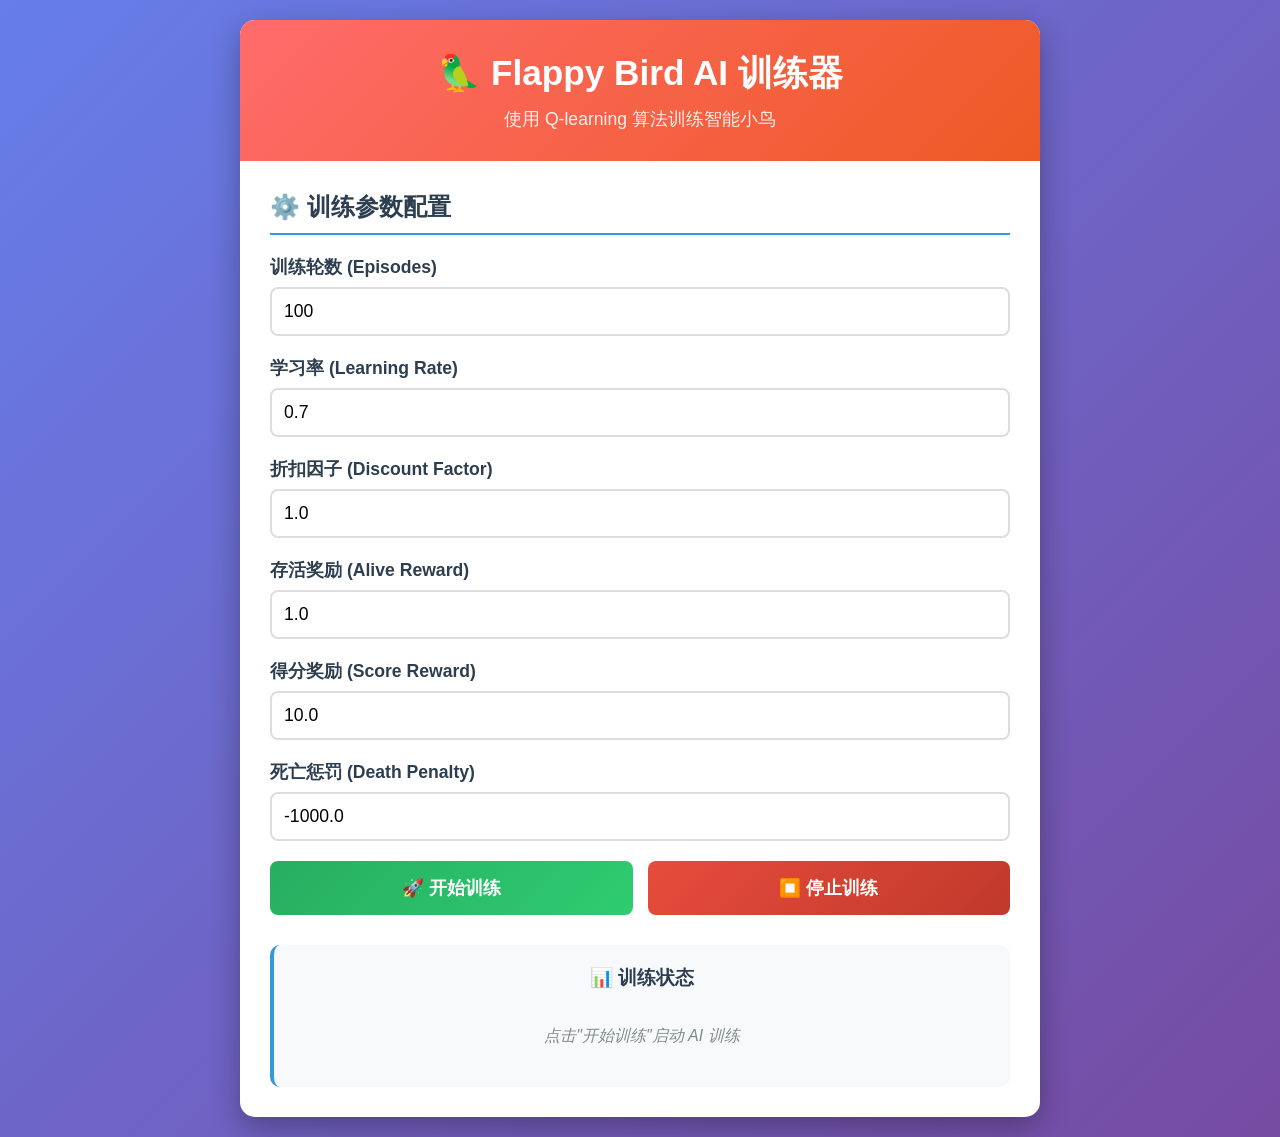
==== web/templates/index.html @ 5fa89c90 "newbranch" ====
<!DOCTYPE html>
<html lang="zh-CN">
<head>
    <meta charset="UTF-8">
    <meta name="viewport" content="width=device-width, initial-scale=1.0">
    <title>Flappy Bird AI 训练器</title>
    <style>
        * {
            margin: 0;
            padding: 0;
            box-sizing: border-box;
        }
        
        body {
            font-family: 'Segoe UI', Tahoma, Geneva, Verdana, sans-serif;
            background: linear-gradient(135deg, #667eea 0%, #764ba2 100%);
            min-height: 100vh;
            padding: 20px;
        }
        
        .container {
            max-width: 800px;
            margin: 0 auto;
            background: white;
            border-radius: 15px;
            box-shadow: 0 10px 30px rgba(0,0,0,0.3);
            overflow: hidden;
        }
        
        header {
            background: linear-gradient(135deg, #ff6b6b 0%, #ee5a24 100%);
            color: white;
            padding: 30px;
            text-align: center;
        }
        
        header h1 {
            font-size: 2.2rem;
            margin-bottom: 10px;
        }
        
        header p {
            opacity: 0.9;
            font-size: 1.1rem;
        }
        
        .content {
            padding: 30px;
        }
        
        .form-section {
            margin-bottom: 30px;
        }
        
        .form-section h2 {
            color: #2c3e50;
            margin-bottom: 20px;
            padding-bottom: 10px;
            border-bottom: 2px solid #3498db;
        }
        
        .form-group {
            margin-bottom: 20px;
        }
        
        label {
            display: block;
            margin-bottom: 8px;
            font-weight: bold;
            color: #2c3e50;
            font-size: 1.1rem;
        }
        
        input[type="number"] {
            width: 100%;
            padding: 12px;
            border: 2px solid #ddd;
            border-radius: 8px;
            font-size: 1.1rem;
            transition: border-color 0.3s;
        }
        
        input[type="number"]:focus {
            outline: none;
            border-color: #3498db;
        }
        
        .button-group {
            display: flex;
            gap: 15px;
            margin-top: 20px;
        }
        
        button {
            flex: 1;
            padding: 15px;
            border: none;
            border-radius: 8px;
            font-size: 1.1rem;
            font-weight: bold;
            cursor: pointer;
            transition: all 0.3s;
        }
        
        .btn-start {
            background: linear-gradient(135deg, #27ae60 0%, #2ecc71 100%);
            color: white;
        }
        
        .btn-start:hover {
            background: linear-gradient(135deg, #219653 0%, #27ae60 100%);
            transform: translateY(-2px);
        }
        
        .btn-stop {
            background: linear-gradient(135deg, #e74c3c 0%, #c0392b 100%);
            color: white;
        }
        
        .btn-stop:hover {
            background: linear-gradient(135deg, #c0392b 0%, #a93226 100%);
            transform: translateY(-2px);
        }
        
        .status-section {
            margin-top: 30px;
            padding: 20px;
            background: #f8f9fa;
            border-radius: 10px;
            border-left: 4px solid #3498db;
        }
        
        .status-section h3 {
            color: #2c3e50;
            margin-bottom: 15px;
            text-align: center;
        }
        
        .progress-container {
            margin: 20px 0;
        }
        
        .progress-label {
            display: flex;
            justify-content: space-between;
            margin-bottom: 8px;
            font-weight: bold;
            color: #2c3e50;
        }
        
        .progress-bar {
            height: 25px;
            background: #ecf0f1;
            border-radius: 12px;
            overflow: hidden;
            box-shadow: inset 0 1px 3px rgba(0,0,0,0.2);
        }
        
        .progress-fill {
            height: 100%;
            background: linear-gradient(90deg, #3498db, #2980b9);
            border-radius: 12px;
            transition: width 0.5s ease;
            width: 0%;
        }
        
        .stats-grid {
            display: grid;
            grid-template-columns: repeat(auto-fit, minmax(150px, 1fr));
            gap: 15px;
            margin-top: 20px;
        }
        
        .stat-card {
            background: white;
            padding: 15px;
            border-radius: 8px;
            text-align: center;
            box-shadow: 0 2px 5px rgba(0,0,0,0.1);
        }
        
        .stat-value {
            font-size: 1.8rem;
            font-weight: bold;
            color: #2c3e50;
            margin: 5px 0;
        }
        
        .stat-label {
            color: #7f8c8d;
            font-size: 0.9rem;
        }
        
        .not-training {
            text-align: center;
            color: #7f8c8d;
            font-style: italic;
            padding: 20px;
        }
        
        @media (max-width: 600px) {
            .button-group {
                flex-direction: column;
            }
            
            header {
                padding: 20px;
            }
            
            header h1 {
                font-size: 1.8rem;
            }
            
            .content {
                padding: 20px;
            }
        }
    </style>
</head>
<body>
    <div class="container">
        <header>
            <h1>🦜 Flappy Bird AI 训练器</h1>
            <p>使用 Q-learning 算法训练智能小鸟</p>
        </header>
        
        <div class="content">
            <div class="form-section">
                <h2>⚙️ 训练参数配置</h2>
                
                <div class="form-group">
                    <label for="episodes">训练轮数 (Episodes)</label>
                    <input type="number" id="episodes" value="100" min="1" max="10000" step="10">
                </div>
                
                <div class="form-group">
                    <label for="learning_rate">学习率 (Learning Rate)</label>
                    <input type="number" id="learning_rate" value="0.7" min="0.1" max="1.0" step="0.1">
                </div>
                
                <div class="form-group">
                    <label for="discount_factor">折扣因子 (Discount Factor)</label>
                    <input type="number" id="discount_factor" value="1.0" min="0" max="1.0" step="0.1">
                </div>
                
                <div class="form-group">
                    <label for="alive_reward">存活奖励 (Alive Reward)</label>
                    <input type="number" id="alive_reward" value="1.0" min="-100" max="100" step="0.1">
                </div>
                <div class="form-group">
                    <label for="score_reward">得分奖励 (Score Reward)</label>
                    <input type="number" id="score_reward" value="10.0" min="-100" max="1000" step="1">
                </div>
                <div class="form-group">
                    <label for="death_penalty">死亡惩罚 (Death Penalty)</label>
                    <input type="number" id="death_penalty" value="-1000.0" min="-10000" max="0" step="10">
                </div>
                
                <div class="button-group">
                    <button class="btn-start" onclick="startTraining()">🚀 开始训练</button>
                    <button class="btn-stop" onclick="stopTraining()">⏹️ 停止训练</button>
                </div>
            </div>
            
            <div class="status-section">
                <h3>📊 训练状态</h3>
                <div id="status-content">
                    <div class="not-training">点击"开始训练"启动 AI 训练</div>
                </div>
            </div>
        </div>
    </div>

    <script>
        let trainingInterval = null;
        let isTraining = false;
        
        async function startTraining() {
            if (isTraining) {
                alert('训练已在进行中！');
                return;
            }
            
            const params = {
                episodes: parseInt(document.getElementById('episodes').value),
                learning_rate: parseFloat(document.getElementById('learning_rate').value),
                discount_factor: parseFloat(document.getElementById('discount_factor').value),
                alive_reward: parseFloat(document.getElementById('alive_reward').value),
                score_reward: parseFloat(document.getElementById('score_reward').value),
                death_penalty: parseFloat(document.getElementById('death_penalty').value)
            };
            
            // 参数验证
            if (isNaN(params.episodes) || params.episodes < 1 || params.episodes > 10000) {
                alert('请设置有效的训练轮数 (1-10000)');
                return;
            }
            
            try {
                const response = await fetch('/api/train', {
                    method: 'POST',
                    headers: {'Content-Type': 'application/json'},
                    body: JSON.stringify(params)
                });
                
                const result = await response.json();
                if (result.success) {
                    isTraining = true;
                    updateStatusUI('正在启动训练...');
                    startStatusPolling();
                } else {
                    alert('启动失败: ' + result.message);
                }
            } catch (error) {
                alert('网络错误: ' + error.message);
            }
        }
        
        async function stopTraining() {
            if (!isTraining) {
                alert('没有正在进行的训练');
                return;
            }
            
            try {
                await fetch('/api/stop', {method: 'POST'});
                isTraining = false;
                clearInterval(trainingInterval);
                updateStatusUI('训练已停止');
            } catch (error) {
                alert('停止失败: ' + error.message);
            }
        }
        
        function startStatusPolling() {
            trainingInterval = setInterval(async () => {
                try {
                    const response = await fetch('/api/status');
                    const status = await response.json();
                    
                    if (!status.is_training) {
                        isTraining = false;
                        clearInterval(trainingInterval);
                        updateStatusUI('训练已完成！', status.progress);
                    } else {
                        updateStatusUI('训练中...', status.progress);
                    }
                } catch (error) {
                    console.error('获取状态失败:', error);
                }
            }, 1000);
        }
        
        function updateStatusUI(message, progress = null) {
            const statusContent = document.getElementById('status-content');
            
            if (progress && progress.episode) {
                const percent = (progress.episode / progress.total_episodes) * 100;
                const statsHTML = `
                    <div class="progress-container">
                        <div class="progress-label">
                            <span>进度: ${progress.episode}/${progress.total_episodes}</span>
                            <span>${Math.round(percent)}%</span>
                        </div>
                        <div class="progress-bar">
                            <div class="progress-fill" style="width: ${percent}%"></div>
                        </div>
                    </div>
                    <div class="stats-grid">
                        <div class="stat-card">
                            <div class="stat-value">${progress.score}</div>
                            <div class="stat-label">当前得分</div>
                        </div>
                        <div class="stat-card">
                            <div class="stat-value">${progress.best_score}</div>
                            <div class="stat-label">最佳得分</div>
                        </div>
                        <div class="stat-card">
                            <div class="stat-value">${progress.avg_score}</div>
                            <div class="stat-label">平均得分</div>
                        </div>
                    </div>
                `;
                statusContent.innerHTML = statsHTML;
            } else {
                statusContent.innerHTML = `<div class="not-training">${message}</div>`;
            }
        }
    </script>
</body>
</html>
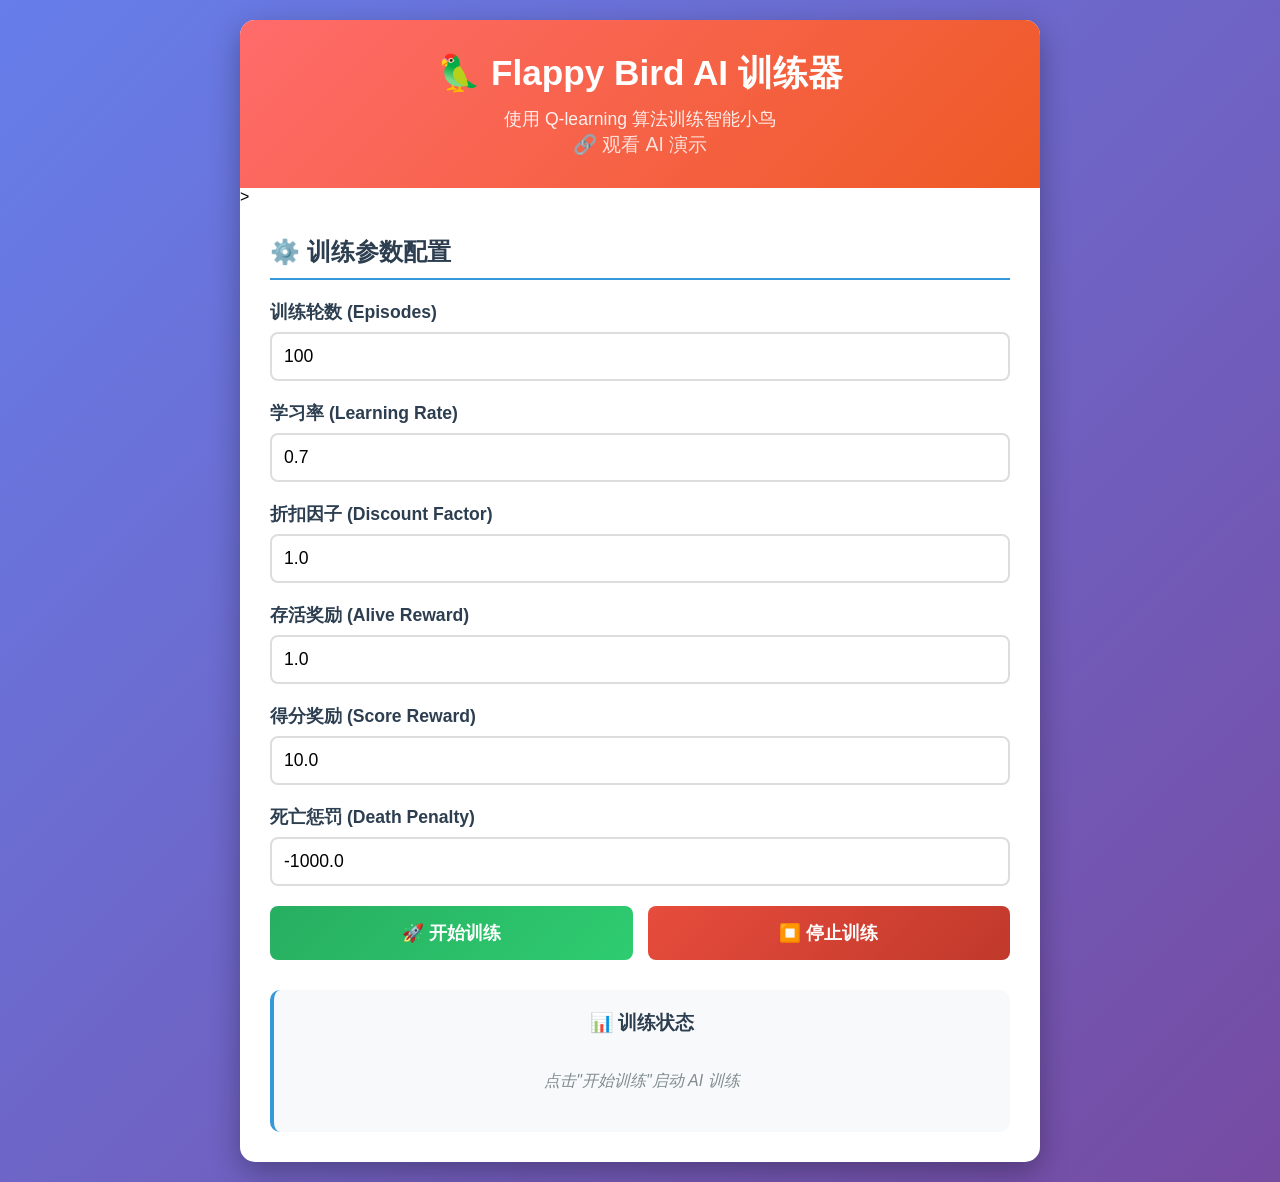
==== commit e661e3c5: "完成各用户使用各自的q表功能，避免q表冲突。链接demo页面与index页面。" ====
--- a/web/templates/index.html
+++ b/web/templates/index.html
@@ -222,8 +222,20 @@
         <header>
             <h1>🦜 Flappy Bird AI 训练器</h1>
             <p>使用 Q-learning 算法训练智能小鸟</p>
+            <p>
+  <a href="/demo"
+     style="color: white; 
+            text-decoration: none; 
+            font-size: 1.1em; 
+            font-weight: 500; 
+            opacity: 0.9;"
+     onmouseover="this.style.opacity='1'"
+     onmouseout="this.style.opacity='0.9'">
+    🔗 观看 AI 演示
+  </a>
+</p>
         </header>
-        
+>
         <div class="content">
             <div class="form-section">
                 <h2>⚙️ 训练参数配置</h2>
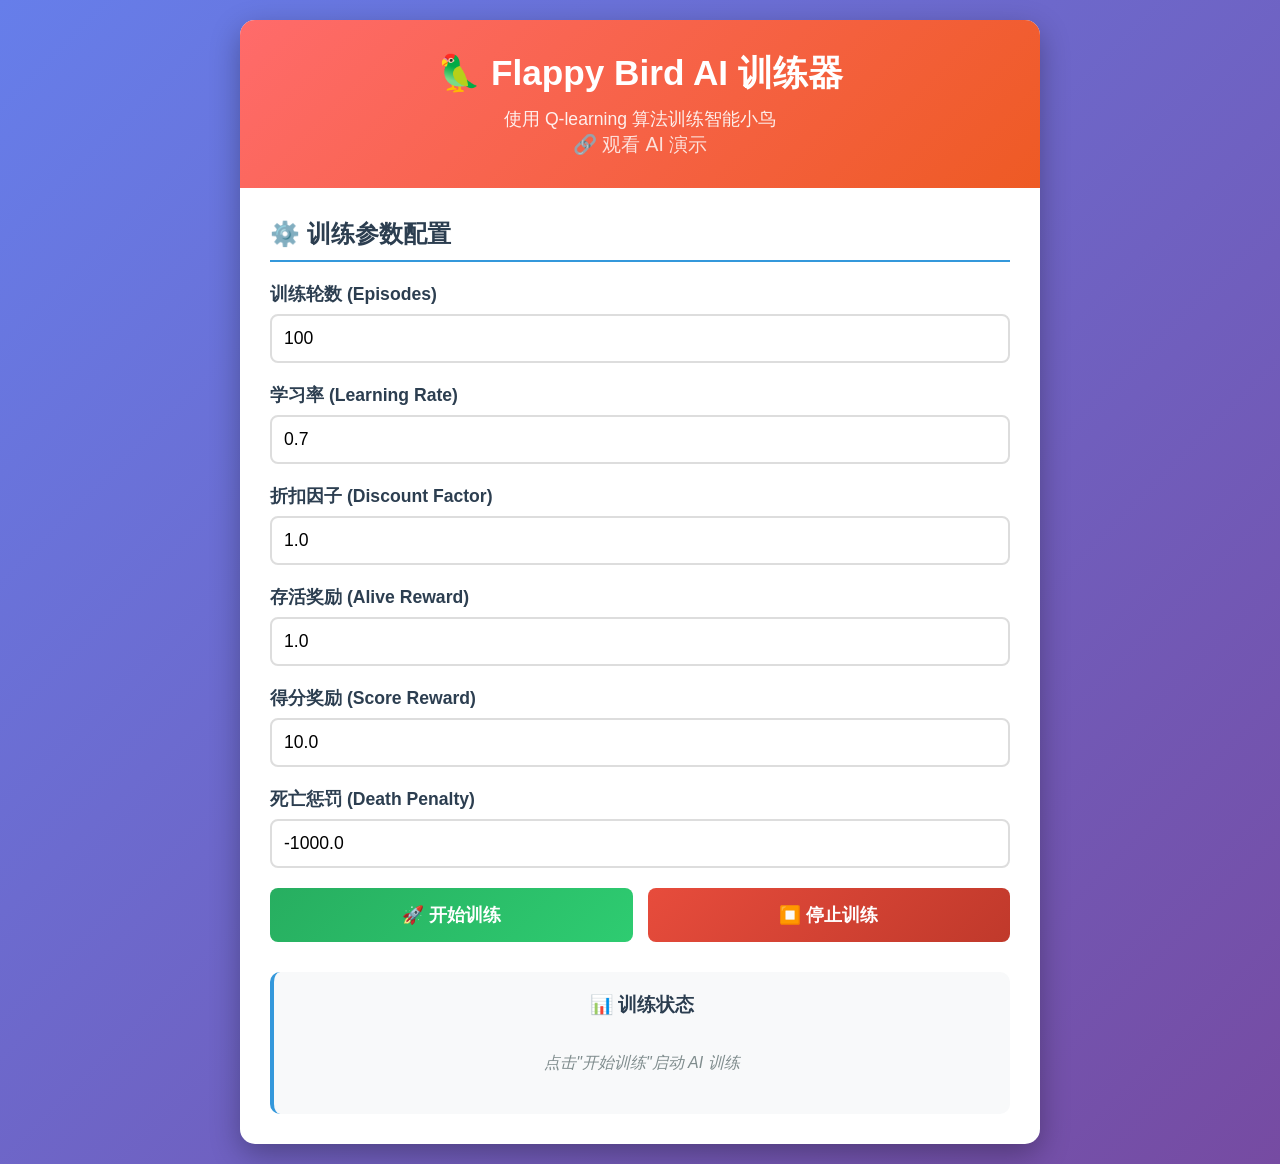
==== commit 4dc882f1: "降低demo帧率以提升AI表现" ====
--- a/web/templates/index.html
+++ b/web/templates/index.html
@@ -235,7 +235,6 @@
   </a>
 </p>
         </header>
->
         <div class="content">
             <div class="form-section">
                 <h2>⚙️ 训练参数配置</h2>
